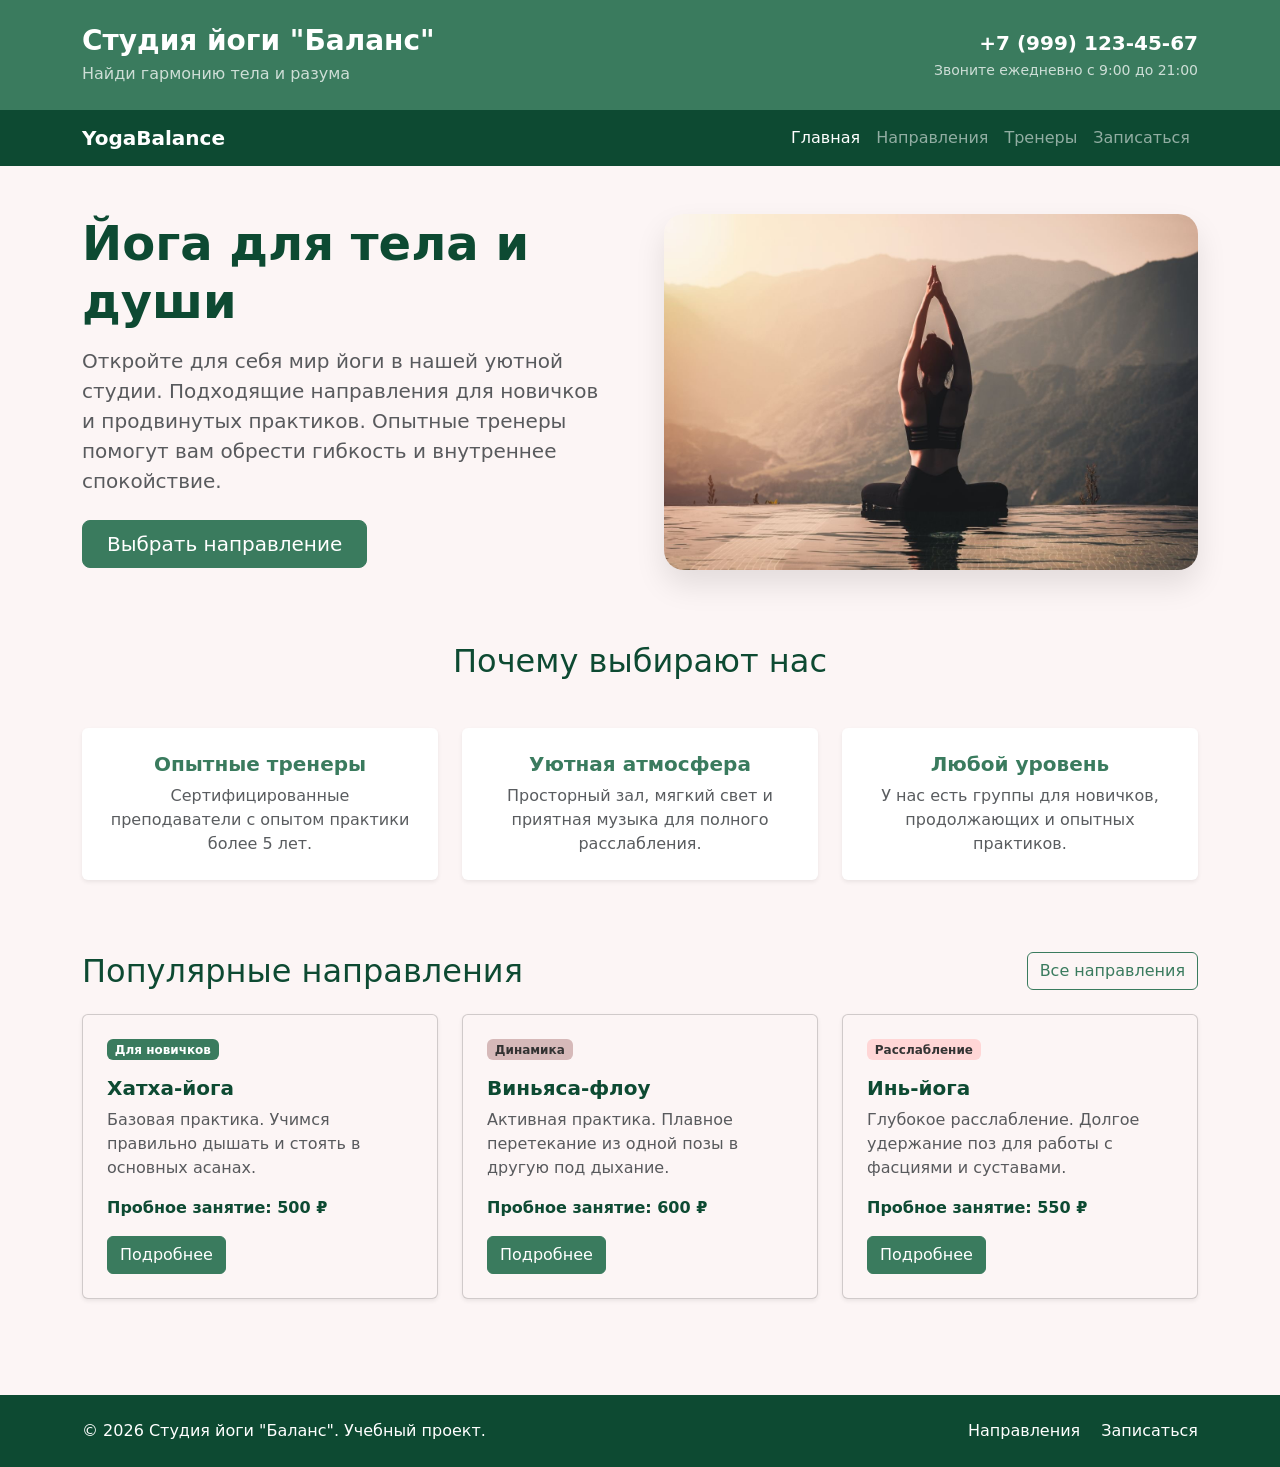
==== index.html @ e16b0538 "feat: create Bootstrap grid homepage for yoga studio" ====
<!DOCTYPE html>
<html lang="ru">
<head>
    <meta charset="UTF-8">
    <meta name="viewport" content="width=device-width, initial-scale=1.0">
    <title>Главная – Студия йоги "Баланс"</title>
    <link href="https://cdn.jsdelivr.net/npm/bootstrap@5.3.3/dist/css/bootstrap.min.css" rel="stylesheet">
    <link rel="stylesheet" href="css/custom.css">
</head>
<body>

    <header class="bg-primary text-white py-4">
        <div class="container">
            <div class="row align-items-center">
                <div class="col-12 col-md-8">
                    <h1 class="h3 mb-1 fw-bold">Студия йоги "Баланс"</h1>
                    <p class="mb-0 opacity-75">Найди гармонию тела и разума</p>
                </div>
                <div class="col-12 col-md-4 text-md-end mt-3 mt-md-0">
                    <p class="mb-0 fw-bold fs-5">+7 (999) 123-45-67</p>
                    <small class="opacity-75">Звоните ежедневно с 9:00 до 21:00</small>
                </div>
            </div>
        </div>
    </header>

    <nav class="navbar navbar-expand-lg navbar-dark bg-dark sticky-top">
        <div class="container">
            <a class="navbar-brand fw-bold" href="index.html">YogaBalance</a>
            <button class="navbar-toggler" type="button" data-bs-toggle="collapse" data-bs-target="#mainNavbar">
                <span class="navbar-toggler-icon"></span>
            </button>
            <div class="collapse navbar-collapse" id="mainNavbar">
                <ul class="navbar-nav ms-auto">
                    <li class="nav-item"><a class="nav-link active" href="index.html">Главная</a></li>
                    <li class="nav-item"><a class="nav-link" href="catalog.html">Направления</a></li>
                    <li class="nav-item"><a class="nav-link" href="product.html">Тренеры</a></li>
                    <li class="nav-item"><a class="nav-link" href="order.html">Записаться</a></li>
                </ul>
            </div>
        </div>
    </nav>

    <main>
        <section class="container my-5">
            <div class="row align-items-center g-5">
                <div class="col-12 col-lg-6">
                    <h2 class="display-5 fw-bold mb-3 text-dark">Йога для тела и души</h2>
                    <p class="lead text-muted mb-4">
                        Откройте для себя мир йоги в нашей уютной студии. Подходящие направления для новичков и продвинутых практиков. Опытные тренеры помогут вам обрести гибкость и внутреннее спокойствие.
                    </p>
                    <a class="btn btn-primary btn-lg px-4" href="catalog.html">Выбрать направление</a>
                </div>
                <div class="col-12 col-lg-6">
                    <img src="images/yoga.jpg" 
                         class="hero-img">
                </div>
            </div>
        </section>

        <section class="container my-5 py-4">
            <h2 class="text-center mb-5 text-dark">Почему выбирают нас</h2>
            <div class="row g-4">
                <div class="col-12 col-md-4">
                    <div class="p-4 bg-white rounded h-100 shadow-sm text-center">
                        <h3 class="h5 text-primary fw-bold">Опытные тренеры</h3>
                        <p class="mb-0 text-muted">Сертифицированные преподаватели с опытом практики более 5 лет.</p>
                    </div>
                </div>
                <div class="col-12 col-md-4">
                    <div class="p-4 bg-white rounded h-100 shadow-sm text-center">
                        <h3 class="h5 text-primary fw-bold">Уютная атмосфера</h3>
                        <p class="mb-0 text-muted">Просторный зал, мягкий свет и приятная музыка для полного расслабления.</p>
                    </div>
                </div>
                <div class="col-12 col-md-4">
                    <div class="p-4 bg-white rounded h-100 shadow-sm text-center">
                        <h3 class="h5 text-primary fw-bold">Любой уровень</h3>
                        <p class="mb-0 text-muted">У нас есть группы для новичков, продолжающих и опытных практиков.</p>
                    </div>
                </div>
            </div>
        </section>

        <section class="container my-5 pb-5">
            <div class="d-flex justify-content-between align-items-center mb-4">
                <h2 class="mb-0 text-dark">Популярные направления</h2>
                <a class="btn btn-outline-primary" href="catalog.html">Все направления</a>
            </div>
            <div class="row g-4">
                <div class="col-12 col-md-6 col-lg-4">
                    <div class="card h-100 shadow-sm p-4">
                        <span class="badge mb-3 align-self-start" style="background-color: #3a7b5e;">Для новичков</span>
                        <h3 class="h5 text-dark fw-bold">Хатха-йога</h3>
                        <p class="text-muted">Базовая практика. Учимся правильно дышать и стоять в основных асанах.</p>
                        <p class="fw-bold mb-3 mt-auto text-dark">Пробное занятие: 500 ₽</p>
                        <a class="btn btn-primary mt-auto align-self-start" href="catalog.html">Подробнее</a>
                    </div>
                </div>
                <div class="col-12 col-md-6 col-lg-4">
                    <div class="card h-100 shadow-sm p-4">
                        <span class="badge mb-3 align-self-start" style="background-color: #d6b9b9; color: #333;">Динамика</span>
                        <h3 class="h5 text-dark fw-bold">Виньяса-флоу</h3>
                        <p class="text-muted">Активная практика. Плавное перетекание из одной позы в другую под дыхание.</p>
                        <p class="fw-bold mb-3 mt-auto text-dark">Пробное занятие: 600 ₽</p>
                        <a class="btn btn-primary mt-auto align-self-start" href="catalog.html">Подробнее</a>
                    </div>
                </div>
                <div class="col-12 col-md-6 col-lg-4">
                    <div class="card h-100 shadow-sm p-4">
                        <span class="badge mb-3 align-self-start" style="background-color: #ffd6d6; color: #333;">Расслабление</span>
                        <h3 class="h5 text-dark fw-bold">Инь-йога</h3>
                        <p class="text-muted">Глубокое расслабление. Долгое удержание поз для работы с фасциями и суставами.</p>
                        <p class="fw-bold mb-3 mt-auto text-dark">Пробное занятие: 550 ₽</p>
                        <a class="btn btn-primary mt-auto align-self-start" href="catalog.html">Подробнее</a>
                    </div>
                </div>
            </div>
        </section>
    </main>

    <footer class="bg-dark text-white py-4 mt-auto">
        <div class="container">
            <div class="row align-items-center g-3">
                <div class="col-12 col-md-6 text-center text-md-start">
                    <p class="mb-0">&copy; 2026 Студия йоги "Баланс". Учебный проект.</p>
                </div>
                <div class="col-12 col-md-6 text-center text-md-end">
                    <a class="text-white text-decoration-none me-3" href="catalog.html">Направления</a>
                    <a class="text-white text-decoration-none" href="order.html">Записаться</a>
                </div>
            </div>
        </div>
    </footer>

    <script src="https://cdn.jsdelivr.net/npm/bootstrap@5.3.3/dist/js/bootstrap.bundle.min.js"></script>
</body>
</html>
---- css/custom.css ----
:root {
    --bs-primary: #3a7b5e;
    --bs-primary-rgb: 58, 123, 94;
    --bs-dark: #0d4a32;
    --bs-dark-rgb: 13, 74, 50;
    --bs-light: #fcf5f5;
    --bs-body-bg: #fcf5f5;
    --bs-body-color: #333333;
}

.btn-primary {
    --bs-btn-bg: var(--bs-primary);
    --bs-btn-border-color: var(--bs-primary);
    --bs-btn-hover-bg: var(--bs-dark);
    --bs-btn-hover-border-color: var(--bs-dark);
    --bs-btn-active-bg: var(--bs-dark);
    --bs-btn-active-border-color: var(--bs-dark);
}

.btn-outline-primary {
    --bs-btn-color: var(--bs-primary);
    --bs-btn-border-color: var(--bs-primary);
    --bs-btn-hover-bg: var(--bs-primary);
    --bs-btn-hover-border-color: var(--bs-primary);
    --bs-btn-active-bg: var(--bs-primary);
    --bs-btn-active-border-color: var(--bs-primary);
}

.hero-img {
    border-radius: 20px;
    box-shadow: 0 15px 30px rgba(0, 0, 0, 0.1);
    object-fit: cover;
    width: 100%;
    max-height: 500px;
}

.card {
    transition: transform 0.3s ease, box-shadow 0.3s ease;
}

.card:hover {
    transform: translateY(-5px);
    box-shadow: 0 10px 20px rgba(13, 74, 50, 0.15);
}
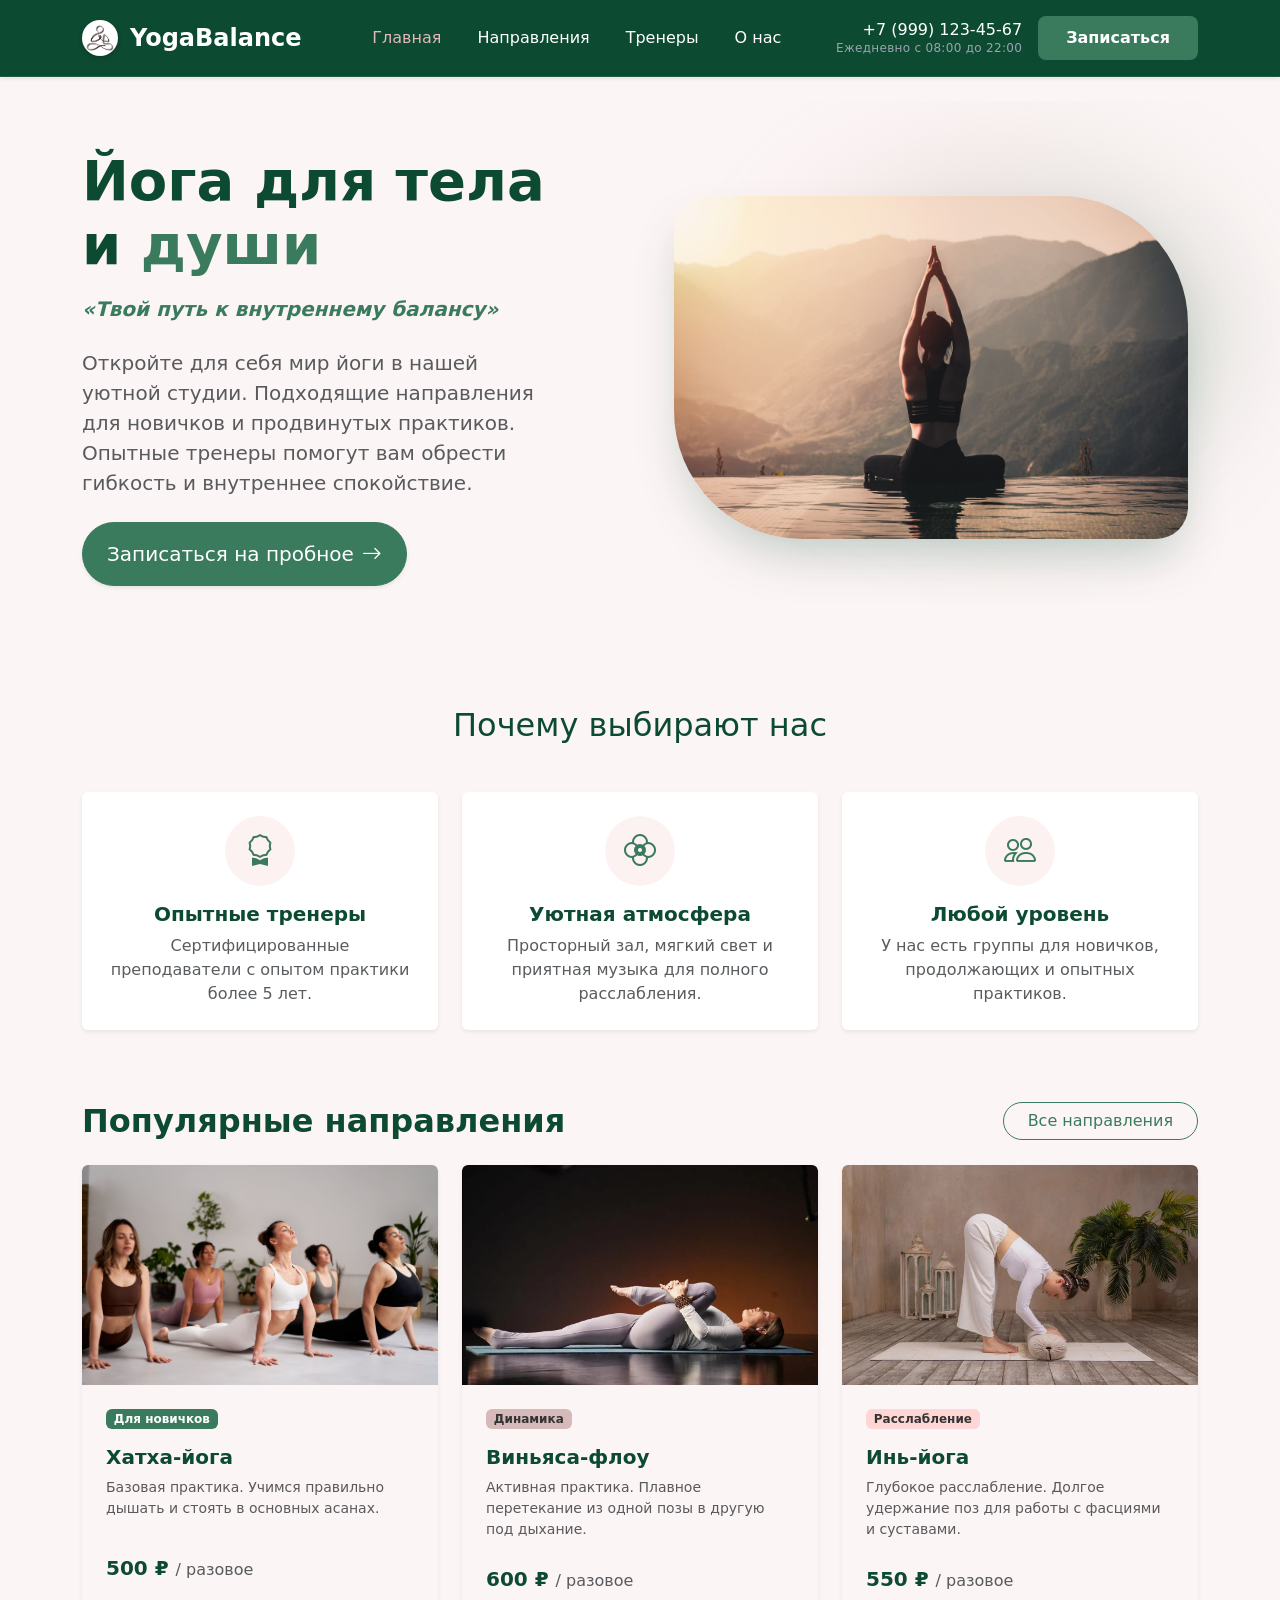
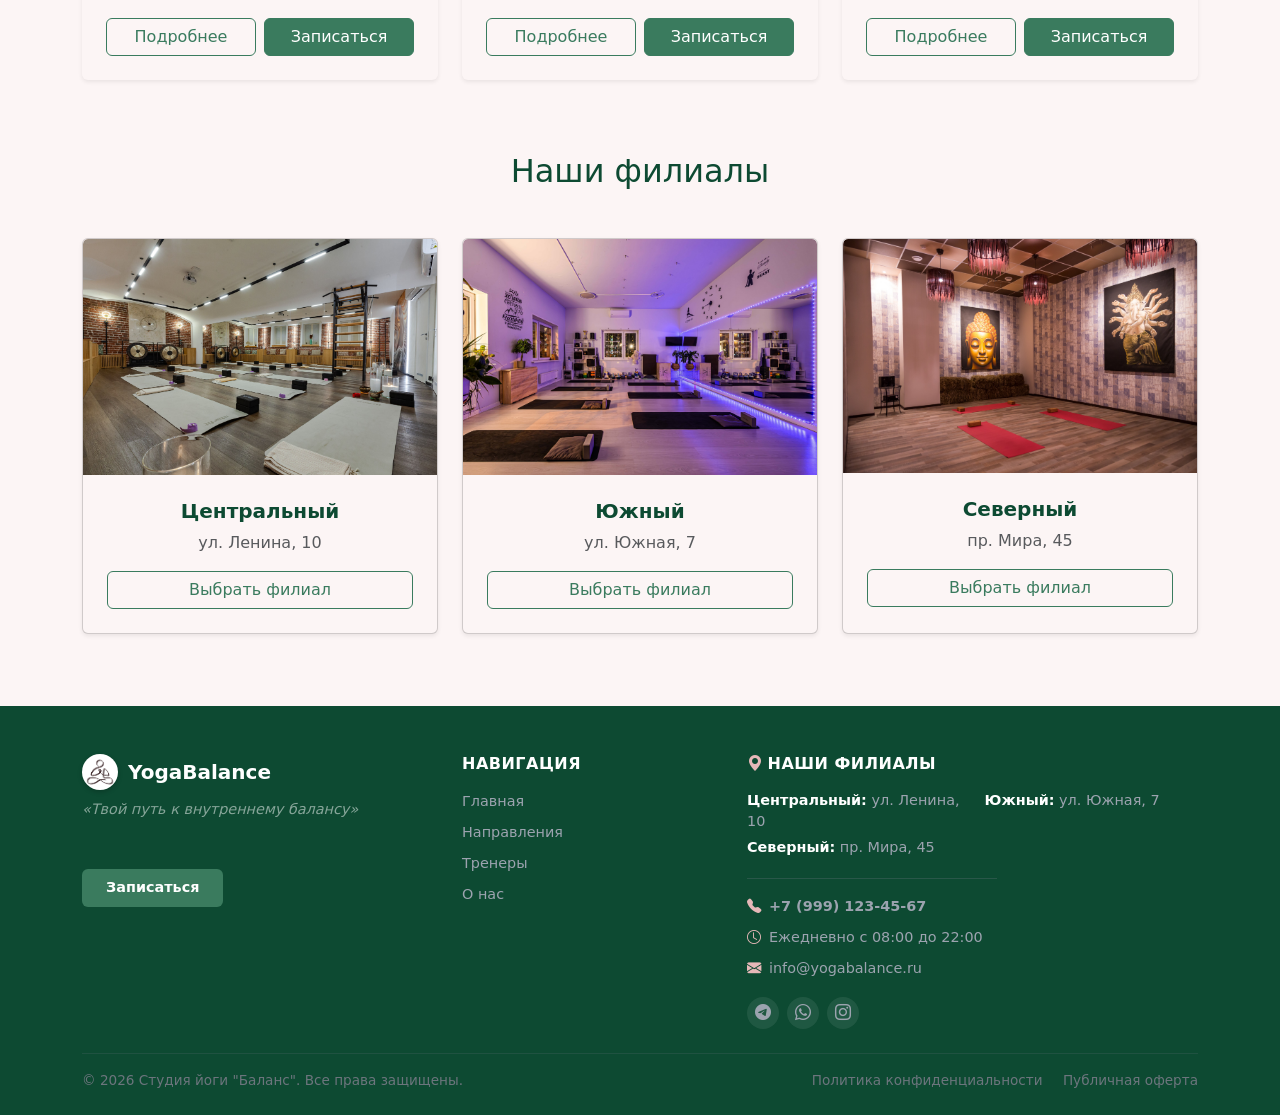
==== commit 5bb83524: "feat: finalize KR2 project with dynamic pages, custom design and interactive components" ====
--- a/index.html
+++ b/index.html
@@ -5,55 +5,65 @@
     <meta name="viewport" content="width=device-width, initial-scale=1.0">
     <title>Главная – Студия йоги "Баланс"</title>
     <link href="https://cdn.jsdelivr.net/npm/bootstrap@5.3.3/dist/css/bootstrap.min.css" rel="stylesheet">
+    <link rel="stylesheet" href="https://cdn.jsdelivr.net/npm/bootstrap-icons@1.11.1/font/bootstrap-icons.css">
     <link rel="stylesheet" href="css/custom.css">
 </head>
 <body>
 
-    <header class="bg-primary text-white py-4">
+    <nav class="navbar navbar-expand-lg navbar-custom sticky-top shadow-sm">
         <div class="container">
-            <div class="row align-items-center">
-                <div class="col-12 col-md-8">
-                    <h1 class="h3 mb-1 fw-bold">Студия йоги "Баланс"</h1>
-                    <p class="mb-0 opacity-75">Найди гармонию тела и разума</p>
-                </div>
-                <div class="col-12 col-md-4 text-md-end mt-3 mt-md-0">
-                    <p class="mb-0 fw-bold fs-5">+7 (999) 123-45-67</p>
-                    <small class="opacity-75">Звоните ежедневно с 9:00 до 21:00</small>
-                </div>
-            </div>
-        </div>
-    </header>
-
-    <nav class="navbar navbar-expand-lg navbar-dark bg-dark sticky-top">
-        <div class="container">
-            <a class="navbar-brand fw-bold" href="index.html">YogaBalance</a>
-            <button class="navbar-toggler" type="button" data-bs-toggle="collapse" data-bs-target="#mainNavbar">
-                <span class="navbar-toggler-icon"></span>
+            <a class="navbar-brand navbar-brand-custom" href="index.html">
+                <div class="logo-wrapper"><img src="images/yoga-up.png" alt="Логотип"></div>
+                YogaBalance
+            </a>
+            <button class="navbar-toggler border-0" type="button" data-bs-toggle="collapse" data-bs-target="#mainNavbar">
+                <span class="navbar-toggler-icon" style="filter: invert(1);"></span>
             </button>
             <div class="collapse navbar-collapse" id="mainNavbar">
-                <ul class="navbar-nav ms-auto">
-                    <li class="nav-item"><a class="nav-link active" href="index.html">Главная</a></li>
-                    <li class="nav-item"><a class="nav-link" href="catalog.html">Направления</a></li>
-                    <li class="nav-item"><a class="nav-link" href="product.html">Тренеры</a></li>
-                    <li class="nav-item"><a class="nav-link" href="order.html">Записаться</a></li>
+                <ul class="navbar-nav mx-auto mb-2 mb-lg-0">
+                    <li class="nav-item"><a class="nav-link nav-link-custom active" href="index.html">Главная</a></li>
+                    <li class="nav-item"><a class="nav-link nav-link-custom" href="catalog.html">Направления</a></li>
+                    <li class="nav-item"><a class="nav-link nav-link-custom" href="trainers.html">Тренеры</a></li>
+                    <li class="nav-item"><a class="nav-link nav-link-custom" href="about.html">О нас</a></li>
                 </ul>
+                <div class="d-flex flex-column flex-lg-row align-items-center gap-3 mt-3 mt-lg-0">
+                    <div class="d-flex flex-column text-center text-lg-end justify-content-center">
+                        <a href="tel:+79991234567" class="nav-phone">+7 (999) 123-45-67</a>
+                        <span class="nav-work-time">Ежедневно с 08:00 до 22:00</span>
+                    </div>
+                    <a href="order.html" class="btn btn-nav-order">Записаться</a>
+                </div>
             </div>
         </div>
     </nav>
 
     <main>
-        <section class="container my-5">
-            <div class="row align-items-center g-5">
-                <div class="col-12 col-lg-6">
-                    <h2 class="display-5 fw-bold mb-3 text-dark">Йога для тела и души</h2>
-                    <p class="lead text-muted mb-4">
-                        Откройте для себя мир йоги в нашей уютной студии. Подходящие направления для новичков и продвинутых практиков. Опытные тренеры помогут вам обрести гибкость и внутреннее спокойствие.
-                    </p>
-                    <a class="btn btn-primary btn-lg px-4" href="catalog.html">Выбрать направление</a>
-                </div>
-                <div class="col-12 col-lg-6">
-                    <img src="images/yoga.jpg" 
-                         class="hero-img">
+        <section class="hero-section py-4 py-lg-5 my-2 my-lg-4 position-relative overflow-hidden">
+            <div class="container position-relative z-2">
+                <div class="row align-items-center g-5">
+                    <div class="col-12 col-lg-6">
+                        <div class="hero-content pe-lg-4">
+                            <h2 class="display-4 fw-bold mb-3 text-dark" style="line-height: 1.15;">
+                                Йога для тела <br>и <span style="color: #3a7b5e;">души</span>
+                            </h2>
+                            <p class="lead text-primary fw-bold mb-4 fst-italic">«Твой путь к внутреннему балансу»</p>
+                            <p class="lead text-muted mb-4 pe-lg-5">
+                                Откройте для себя мир йоги в нашей уютной студии. Подходящие направления для новичков и продвинутых практиков. Опытные тренеры помогут вам обрести гибкость и внутреннее спокойствие.
+                            </p>
+                            <div class="d-flex flex-column flex-sm-row gap-3 mt-4">
+                                <button class="btn btn-primary btn-lg rounded-pill px-4 py-3 shadow-sm d-inline-flex align-items-center justify-content-center" data-bs-toggle="modal" data-bs-target="#orderModal">
+                                    Записаться на пробное
+                                    <i class="bi bi-arrow-right ms-2"></i>
+                                </button>
+                            </div>
+                        </div>
+                    </div>
+                    <div class="col-12 col-lg-6">
+                        <div class="hero-image-wrapper position-relative">
+                            <div class="hero-blob"></div>
+                            <img src="images/yoga.jpg" onerror="this.src='https://placehold.co/600x500/e0eafc/333333?text=Йога'" class="hero-img-custom img-fluid" alt="Йога">
+                        </div>
+                    </div>
                 </div>
             </div>
         </section>
@@ -62,77 +72,276 @@
             <h2 class="text-center mb-5 text-dark">Почему выбирают нас</h2>
             <div class="row g-4">
                 <div class="col-12 col-md-4">
-                    <div class="p-4 bg-white rounded h-100 shadow-sm text-center">
-                        <h3 class="h5 text-primary fw-bold">Опытные тренеры</h3>
+                    <div class="p-4 bg-white rounded h-100 shadow-sm text-center feature-box">
+                        <div class="feature-icon mb-3 mx-auto"><i class="bi bi-award"></i></div>
+                        <h3 class="h5 text-dark fw-bold">Опытные тренеры</h3>
                         <p class="mb-0 text-muted">Сертифицированные преподаватели с опытом практики более 5 лет.</p>
                     </div>
                 </div>
                 <div class="col-12 col-md-4">
-                    <div class="p-4 bg-white rounded h-100 shadow-sm text-center">
-                        <h3 class="h5 text-primary fw-bold">Уютная атмосфера</h3>
+                    <div class="p-4 bg-white rounded h-100 shadow-sm text-center feature-box">
+                        <div class="feature-icon mb-3 mx-auto"><i class="bi bi-flower2"></i></div>
+                        <h3 class="h5 text-dark fw-bold">Уютная атмосфера</h3>
                         <p class="mb-0 text-muted">Просторный зал, мягкий свет и приятная музыка для полного расслабления.</p>
                     </div>
                 </div>
                 <div class="col-12 col-md-4">
-                    <div class="p-4 bg-white rounded h-100 shadow-sm text-center">
-                        <h3 class="h5 text-primary fw-bold">Любой уровень</h3>
+                    <div class="p-4 bg-white rounded h-100 shadow-sm text-center feature-box">
+                        <div class="feature-icon mb-3 mx-auto"><i class="bi bi-people"></i></div>
+                        <h3 class="h5 text-dark fw-bold">Любой уровень</h3>
                         <p class="mb-0 text-muted">У нас есть группы для новичков, продолжающих и опытных практиков.</p>
                     </div>
                 </div>
             </div>
         </section>
 
-        <section class="container my-5 pb-5">
+        <section class="container my-5 pb-4">
             <div class="d-flex justify-content-between align-items-center mb-4">
-                <h2 class="mb-0 text-dark">Популярные направления</h2>
-                <a class="btn btn-outline-primary" href="catalog.html">Все направления</a>
+                <h2 class="mb-0 text-dark fw-bold">Популярные направления</h2>
+                <a class="btn btn-outline-primary rounded-pill px-4" href="catalog.html">Все направления</a>
             </div>
             <div class="row g-4">
                 <div class="col-12 col-md-6 col-lg-4">
-                    <div class="card h-100 shadow-sm p-4">
-                        <span class="badge mb-3 align-self-start" style="background-color: #3a7b5e;">Для новичков</span>
-                        <h3 class="h5 text-dark fw-bold">Хатха-йога</h3>
-                        <p class="text-muted">Базовая практика. Учимся правильно дышать и стоять в основных асанах.</p>
-                        <p class="fw-bold mb-3 mt-auto text-dark">Пробное занятие: 500 ₽</p>
-                        <a class="btn btn-primary mt-auto align-self-start" href="catalog.html">Подробнее</a>
+                    <div class="card h-100 shadow-sm border-0 overflow-hidden">
+                        <img src="images/yoga-hatha.jpg" onerror="this.src='https://placehold.co/400x300/e0eafc/333333?text=Хатха-йога'" class="card-img-top" style="height: 220px; object-fit: cover;" alt="Хатха-йога">
+                        <div class="card-body p-4 d-flex flex-column">
+                            <span class="badge mb-3 align-self-start" style="background-color: #3a7b5e;">Для новичков</span>
+                            <h3 class="h5 text-dark fw-bold">Хатха-йога</h3>
+                            <p class="text-muted small mb-4">Базовая практика. Учимся правильно дышать и стоять в основных асанах.</p>
+                            <p class="fw-bold mb-4 mt-auto text-dark fs-5">500 ₽ <span class="text-muted fs-6 fw-normal">/ разовое</span></p>
+                            <div class="d-flex gap-2 mt-auto">
+                                <a class="btn btn-outline-primary w-50" href="product.html?direction=hatha">Подробнее</a>
+                                <a class="btn btn-primary w-50" href="order.html?direction=hatha">Записаться</a>
+                            </div>
+                        </div>
                     </div>
                 </div>
                 <div class="col-12 col-md-6 col-lg-4">
-                    <div class="card h-100 shadow-sm p-4">
-                        <span class="badge mb-3 align-self-start" style="background-color: #d6b9b9; color: #333;">Динамика</span>
-                        <h3 class="h5 text-dark fw-bold">Виньяса-флоу</h3>
-                        <p class="text-muted">Активная практика. Плавное перетекание из одной позы в другую под дыхание.</p>
-                        <p class="fw-bold mb-3 mt-auto text-dark">Пробное занятие: 600 ₽</p>
-                        <a class="btn btn-primary mt-auto align-self-start" href="catalog.html">Подробнее</a>
+                    <div class="card h-100 shadow-sm border-0 overflow-hidden">
+                        <img src="images/yoga-vinyasa.jpg" onerror="this.src='https://placehold.co/400x300/ffd6d6/333333?text=Виньяса-флоу'" class="card-img-top" style="height: 220px; object-fit: cover;" alt="Виньяса-флоу">
+                        <div class="card-body p-4 d-flex flex-column">
+                            <span class="badge mb-3 align-self-start" style="background-color: #d6b9b9; color: #333;">Динамика</span>
+                            <h3 class="h5 text-dark fw-bold">Виньяса-флоу</h3>
+                            <p class="text-muted small mb-4">Активная практика. Плавное перетекание из одной позы в другую под дыхание.</p>
+                            <p class="fw-bold mb-4 mt-auto text-dark fs-5">600 ₽ <span class="text-muted fs-6 fw-normal">/ разовое</span></p>
+                            <div class="d-flex gap-2 mt-auto">
+                                <a class="btn btn-outline-primary w-50" href="product.html?direction=vinyasa">Подробнее</a>
+                                <a class="btn btn-primary w-50" href="order.html?direction=vinyasa">Записаться</a>
+                            </div>
+                        </div>
                     </div>
                 </div>
                 <div class="col-12 col-md-6 col-lg-4">
-                    <div class="card h-100 shadow-sm p-4">
-                        <span class="badge mb-3 align-self-start" style="background-color: #ffd6d6; color: #333;">Расслабление</span>
-                        <h3 class="h5 text-dark fw-bold">Инь-йога</h3>
-                        <p class="text-muted">Глубокое расслабление. Долгое удержание поз для работы с фасциями и суставами.</p>
-                        <p class="fw-bold mb-3 mt-auto text-dark">Пробное занятие: 550 ₽</p>
-                        <a class="btn btn-primary mt-auto align-self-start" href="catalog.html">Подробнее</a>
+                    <div class="card h-100 shadow-sm border-0 overflow-hidden">
+                        <img src="images/yoga-yin.jpg" onerror="this.src='https://placehold.co/400x300/d4edda/333333?text=Инь-йога'" class="card-img-top" style="height: 220px; object-fit: cover;" alt="Инь-йога">
+                        <div class="card-body p-4 d-flex flex-column">
+                            <span class="badge mb-3 align-self-start" style="background-color: #ffd6d6; color: #333;">Расслабление</span>
+                            <h3 class="h5 text-dark fw-bold">Инь-йога</h3>
+                            <p class="text-muted small mb-4">Глубокое расслабление. Долгое удержание поз для работы с фасциями и суставами.</p>
+                            <p class="fw-bold mb-4 mt-auto text-dark fs-5">550 ₽ <span class="text-muted fs-6 fw-normal">/ разовое</span></p>
+                            <div class="d-flex gap-2 mt-auto">
+                                <a class="btn btn-outline-primary w-50" href="product.html?direction=yin">Подробнее</a>
+                                <a class="btn btn-primary w-50" href="order.html?direction=yin">Записаться</a>
+                            </div>
+                        </div>
+                    </div>
+                </div>
+            </div>
+        </section>
+
+        <!-- ... ОСТАЛЬНЫЕ СЕКЦИИ БЕЗ ИЗМЕНЕНИЙ ... -->
+        <section class="container my-5 pb-4">
+            <h2 class="text-center mb-5 text-dark">Наши филиалы</h2>
+            <div class="row g-4">
+                <div class="col-12 col-md-4">
+                    <div class="card shadow-sm h-100 text-center p-0 overflow-hidden">
+                        <img src="images/location-center.jpg" onerror="this.src='https://placehold.co/400x250/e0eafc/333333?text=Центральный'" class="card-img-top" alt="Центральный филиал">
+                        <div class="p-4">
+                            <h3 class="h5 fw-bold text-dark">Центральный</h3>
+                            <p class="text-muted mb-3">ул. Ленина, 10</p>
+                            <a href="order.html" class="btn btn-outline-primary mt-auto w-100">Выбрать филиал</a>
+                        </div>
+                    </div>
+                </div>
+                <div class="col-12 col-md-4">
+                    <div class="card shadow-sm h-100 text-center p-0 overflow-hidden">
+                        <img src="images/location-park.jpg" onerror="this.src='https://placehold.co/400x250/ffd6d6/333333?text=Южный'" class="card-img-top" alt="Южный филиал">
+                        <div class="p-4">
+                            <h3 class="h5 fw-bold text-dark">Южный</h3>
+                            <p class="text-muted mb-3">ул. Южная, 7</p>
+                            <a href="order.html" class="btn btn-outline-primary mt-auto w-100">Выбрать филиал</a>
+                        </div>
+                    </div>
+                </div>
+                <div class="col-12 col-md-4">
+                    <div class="card shadow-sm h-100 text-center p-0 overflow-hidden">
+                        <img src="images/location-north.jpg" onerror="this.src='https://placehold.co/400x250/d4edda/333333?text=Северный'" class="card-img-top" alt="Северный филиал">
+                        <div class="p-4">
+                            <h3 class="h5 fw-bold text-dark">Северный</h3>
+                            <p class="text-muted mb-3">пр. Мира, 45</p>
+                            <a href="order.html" class="btn btn-outline-primary mt-auto w-100">Выбрать филиал</a>
+                        </div>
                     </div>
                 </div>
             </div>
         </section>
     </main>
 
-    <footer class="bg-dark text-white py-4 mt-auto">
+    <!-- ОБНОВЛЕННЫЙ КОМПАКТНЫЙ ФУТЕР -->
+    <footer class="pt-5 pb-4 mt-auto">
         <div class="container">
-            <div class="row align-items-center g-3">
-                <div class="col-12 col-md-6 text-center text-md-start">
-                    <p class="mb-0">&copy; 2026 Студия йоги "Баланс". Учебный проект.</p>
-                </div>
-                <div class="col-12 col-md-6 text-center text-md-end">
-                    <a class="text-white text-decoration-none me-3" href="catalog.html">Направления</a>
-                    <a class="text-white text-decoration-none" href="order.html">Записаться</a>
+            <div class="row g-4 mb-4">
+                
+                <!-- 1. Логотип, слоган и кнопка -->
+                <div class="col-12 col-lg-4">
+                    <a href="index.html" class="d-flex align-items-center text-decoration-none mb-2">
+                        <div class="logo-wrapper" style="width: 36px; height: 36px; margin-right: 10px;">
+                            <img src="images/yoga-up.png" alt="Логотип">
+                        </div>
+                        <h5 class="fw-bold mb-0 text-white">YogaBalance</h5>
+                    </a>
+                    <p class="fst-italic text-white-50 mb-5">«Твой путь к внутреннему балансу»</p>
+                    <a href="order.html" class="btn btn-footer-order">Записаться</a>
+                </div>
+
+                <!-- 2. Навигация -->
+                <div class="col-12 col-md-6 col-lg-3">
+                    <h6 class="fw-bold mb-3 text-white text-uppercase">Навигация</h6>
+                    <ul class="list-unstyled mb-0">
+                        <li class="mb-2"><a href="index.html">Главная</a></li>
+                        <li class="mb-2"><a href="catalog.html">Направления</a></li>
+                        <li class="mb-2"><a href="trainers.html">Тренеры</a></li>
+                        <li><a href="about.html">О нас</a></li>
+                    </ul>
+                </div>
+
+                <!-- 3. Филиалы и контакты -->
+                <div class="col-12 col-md-6 col-lg-5">
+                    <h6 class="fw-bold mb-3 text-white text-uppercase">
+                        <i class="bi bi-geo-alt-fill me-1" style="color: #e6b8b8;"></i>Наши филиалы
+                    </h6>
+                    
+                    <div class="row mb-3">
+                        <div class="col-sm-6 mb-1"><span class="text-white fw-bold">Центральный:</span> ул. Ленина, 10</div>
+                        <div class="col-sm-6 mb-1"><span class="text-white fw-bold">Южный:</span> ул. Южная, 7</div>
+                        <div class="col-sm-6 mb-1"><span class="text-white fw-bold">Северный:</span> пр. Мира, 45</div>
+                    </div>
+                    
+                    <hr class="border-secondary my-3" style="max-width: 250px; opacity: 0.3;">
+
+                    <div class="mb-0">
+                        <p class="mb-2"><i class="bi bi-telephone-fill me-2"></i><a href="tel:+79991234567" class="footer-contact-link fw-bold">+7 (999) 123-45-67</a></p>
+                        <p class="mb-2"><i class="bi bi-clock me-2"></i>Ежедневно с 08:00 до 22:00</p>
+                        <p class="mb-3"><i class="bi bi-envelope-fill me-2"></i><a href="mailto:info@yogabalance.ru" class="footer-contact-link">info@yogabalance.ru</a></p>
+                        
+                        <div class="d-flex gap-2">
+                            <a href="#" class="social-icon"><i class="bi bi-telegram"></i></a>
+                            <a href="#" class="social-icon"><i class="bi bi-whatsapp"></i></a>
+                            <a href="#" class="social-icon"><i class="bi bi-instagram"></i></a>
+                        </div>
+                    </div>
+                </div>
+
+            </div>
+            
+            <hr class="border-secondary mb-3" style="opacity: 0.2;">
+            
+            <div class="row align-items-center">
+                <div class="col-md-6 text-center text-md-start footer-copy">
+                    &copy; 2026 Студия йоги "Баланс". Все права защищены.
+                </div>
+                <div class="col-md-6 text-center text-md-end mt-2 mt-md-0 footer-copy">
+                    <a href="#" class="me-3">Политика конфиденциальности</a>
+                    <a href="#">Публичная оферта</a>
                 </div>
             </div>
         </div>
     </footer>
 
+    <div class="modal fade" id="orderModal" tabindex="-1" aria-labelledby="orderModalLabel" aria-hidden="true">
+        <!-- ... МОДАЛЬНОЕ ОКНО БЕЗ ИЗМЕНЕНИЙ ... -->
+        <div class="modal-dialog modal-dialog-centered modal-lg">
+            <div class="modal-content">
+                <form id="quickOrderForm">
+                    <div class="modal-header bg-primary text-white">
+                        <h5 class="modal-title fw-bold" id="orderModalLabel">Запись на пробное занятие</h5>
+                        <button type="button" class="btn-close btn-close-white" data-bs-dismiss="modal" aria-label="Закрыть"></button>
+                    </div>
+                    <div class="modal-body">
+                        <p class="text-muted mb-4">Оставьте свои контакты, и мы свяжемся с вами для подтверждения. Первое занятие — бесплатно!</p>
+                        <div class="row g-3">
+                            <div class="col-12">
+                                <label for="modalName" class="form-label fw-bold small text-muted">Ваше имя *</label>
+                                <input type="text" class="form-control form-control-lg bg-light" id="modalName" placeholder="Николай Иванов" minlength="2" maxlength="30" required>
+                            </div>
+                            <div class="col-12 col-md-6">
+                                <label for="modalPhone" class="form-label fw-bold small text-muted">Номер телефона *</label>
+                                <div class="input-group input-group-lg">
+                                    <span class="input-group-text bg-light">🇷🇺 +7</span>
+                                    <input type="tel" class="form-control bg-light" id="modalPhone" placeholder="(999) 999-9999" pattern="[0-9+\(\)\-\s]{10,18}" maxlength="18" required>
+                                </div>
+                            </div>
+                            <div class="col-12 col-md-6">
+                                <label for="modalAddress" class="form-label fw-bold small text-muted">Клуб (Филиал) *</label>
+                                <select class="form-select form-select-lg bg-light" id="modalAddress" required>
+                                    <option value="" selected disabled>Выберите филиал...</option>
+                                    <option value="center">Центральный (ул. Ленина, 10)</option>
+                                    <option value="north">Северный (пр. Мира, 45)</option>
+                                    <option value="south">Южный (ул. Южная, 7)</option>
+                                </select>
+                            </div>
+                            <div class="col-12">
+                                <label for="modalEmail" class="form-label fw-bold small text-muted">Почта</label>
+                                <input type="email" class="form-control form-control-lg bg-light" id="modalEmail" placeholder="test@mail.ru">
+                            </div>
+                            <div class="col-12 mt-3">
+                                <div class="form-check">
+                                    <input class="form-check-input" type="checkbox" id="modalAgree" required>
+                                    <label class="form-check-label text-muted" for="modalAgree">Согласен на обработку данных *</label>
+                                </div>
+                            </div>
+                        </div>
+                    </div>
+                    <div class="modal-footer justify-content-between">
+                        <button type="button" class="btn btn-outline-secondary btn-lg rounded-pill px-4" data-bs-dismiss="modal">Отмена</button>
+                        <button type="submit" class="btn btn-primary btn-lg rounded-pill px-5 shadow">Отправить</button>
+                    </div>
+                </form>
+            </div>
+        </div>
+    </div>
+
+    <button id="scrollTopBtn" class="btn" aria-label="Наверх">
+        <img src="images/yoga-up.png" alt="Наверх">
+    </button>
+
     <script src="https://cdn.jsdelivr.net/npm/bootstrap@5.3.3/dist/js/bootstrap.bundle.min.js"></script>
+    <script>
+        const phoneInput = document.getElementById('modalPhone');
+        if (phoneInput) {
+            phoneInput.addEventListener('input', function () {
+                this.value = this.value.replace(/[^0-9+\-\(\)\s]/g, '');
+            });
+        }
+        document.getElementById('quickOrderForm').addEventListener('submit', function(event) {
+            event.preventDefault(); 
+            alert('Спасибо! Ваша заявка принята.');
+            this.reset(); 
+            const modal = bootstrap.Modal.getInstance(document.getElementById('orderModal'));
+            modal.hide();
+        });
+
+        const scrollTopBtn = document.getElementById('scrollTopBtn');
+        window.onscroll = function() {
+            if (document.body.scrollTop > 300 || document.documentElement.scrollTop > 300) {
+                scrollTopBtn.style.display = 'block';
+            } else {
+                scrollTopBtn.style.display = 'none';
+            }
+        };
+        scrollTopBtn.addEventListener('click', () => {
+            window.scrollTo({ top: 0, behavior: 'smooth' });
+        });
+    </script>
 </body>
 </html>
--- a/css/custom.css
+++ b/css/custom.css
@@ -1,3 +1,6 @@
+/* =========================================
+   ПЕРЕМЕННЫЕ И БАЗОВЫЕ НАСТРОЙКИ
+   ========================================= */
 :root {
     --bs-primary: #3a7b5e;
     --bs-primary-rgb: 58, 123, 94;
@@ -8,6 +11,22 @@
     --bs-body-color: #333333;
 }
 
+body {
+    display: flex;
+    flex-direction: column;
+    min-height: 100vh;
+    background-color: var(--bs-body-bg);
+}
+main {
+    flex: 1 0 auto;
+}
+footer {
+    flex-shrink: 0;
+}
+
+/* =========================================
+   КНОПКИ И ГЛОБАЛЬНЫЕ СТИЛИ (Убираем синий цвет)
+   ========================================= */
 .btn-primary {
     --bs-btn-bg: var(--bs-primary);
     --bs-btn-border-color: var(--bs-primary);
@@ -16,7 +35,6 @@
     --bs-btn-active-bg: var(--bs-dark);
     --bs-btn-active-border-color: var(--bs-dark);
 }
-
 .btn-outline-primary {
     --bs-btn-color: var(--bs-primary);
     --bs-btn-border-color: var(--bs-primary);
@@ -26,19 +44,360 @@
     --bs-btn-active-border-color: var(--bs-primary);
 }
 
-.hero-img {
-    border-radius: 20px;
-    box-shadow: 0 15px 30px rgba(0, 0, 0, 0.1);
+/* Убираем синюю обводку при клике на кнопки и поля */
+.btn:focus, .btn:active:focus, .btn-check:focus + .btn, 
+.form-control:focus, .form-select:focus, .form-check-input:focus,
+.navbar-toggler:focus {
+    border-color: #3a7b5e !important;
+    box-shadow: 0 0 0 0.25rem rgba(58, 123, 94, 0.25) !important;
+    outline: none !important;
+}
+.btn-outline-primary:active, .btn-outline-primary.active {
+    background-color: #3a7b5e !important;
+    border-color: #3a7b5e !important;
+    color: #fff !important;
+}
+.form-check-input:checked {
+    background-color: #3a7b5e !important;
+    border-color: #3a7b5e !important;
+}
+::selection {
+    background-color: #e6b8b8;
+    color: #0d4a32;
+}
+
+/* =========================================
+   ШАПКА (NAVBAR)
+   ========================================= */
+.navbar-custom {
+    background-color: #0d4a32 !important;
+    border-bottom: 1px solid rgba(255,255,255,0.1);
+    padding: 15px 0;
+    z-index: 1040 !important;
+}
+
+.navbar-brand-custom {
+    font-size: 1.5rem;
+    font-weight: 700;
+    color: #ffffff !important;
+    display: flex;
+    align-items: center;
+}
+
+.logo-wrapper {
+    width: 36px;
+    height: 36px;
+    background-color: #ffffff;
+    border-radius: 50%;
+    overflow: hidden;
+    display: flex;
+    align-items: center;
+    justify-content: center;
+    margin-right: 12px;
+    box-shadow: 0 2px 5px rgba(0,0,0,0.2);
+}
+.logo-wrapper img {
+    width: 100%;
+    height: 100%;
     object-fit: cover;
+    transform: scale(1.7);
+}
+
+.nav-link-custom {
+    color: #ffffff !important; 
+    font-weight: 500;
+    margin: 0 10px;
+    transition: color 0.2s ease;
+}
+.nav-link-custom:hover, .nav-link-custom.active {
+    color: #e6b8b8 !important;
+}
+
+/* Телефон и время в шапке */
+.nav-phone {
+    color: #ffffff !important;
+    font-weight: 500;
+    text-decoration: none;
+    font-size: 1rem; /* Как у пунктов меню */
+    line-height: 1.2;
+    margin-bottom: 2px;
+    white-space: nowrap;
+}
+.nav-phone:hover {
+    color: #e6b8b8 !important;
+}
+
+.nav-work-time {
+    font-size: 0.75rem;
+    color: #9ca3af !important;
+    letter-spacing: 0.3px;
+    line-height: 1.2;
+}
+
+/* Кнопка "Записаться" в шапке */
+.btn-nav-order {
+    background-color: #3a7b5e;
+    color: white !important;
+    border: none;
+    padding: 10px 28px; 
+    border-radius: 8px;
+    font-weight: 600;
+    transition: background-color 0.2s ease;
+    text-align: center;
+    text-decoration: none;
+    display: inline-block;
+}
+.btn-nav-order:hover {
+    background-color: #2b5c46;
+    color: white !important;
+}
+
+/* =========================================
+   HERO-БЛОК (ГЛАВНАЯ)
+   ========================================= */
+.hero-img-custom {
+    border-radius: 2rem 8rem 2rem 8rem;
+    box-shadow: 0 25px 50px -12px rgba(13, 74, 50, 0.25);
+    position: relative;
+    z-index: 2;
     width: 100%;
-    max-height: 500px;
-}
-
+    max-height: 550px;
+    object-fit: cover;
+    transition: transform 0.4s ease;
+}
+.hero-img-custom:hover {
+    transform: scale(1.02);
+}
+.hero-image-wrapper {
+    padding: 10px;
+}
+.hero-blob {
+    position: absolute;
+    top: -20px;
+    right: -20px;
+    width: 80%;
+    height: 90%;
+    background: linear-gradient(135deg, #e6b8b8 0%, #3a7b5e 100%);
+    border-radius: 50%;
+    filter: blur(60px);
+    opacity: 0.3;
+    z-index: 1;
+}
+
+/* =========================================
+   КОМПОНЕНТЫ (Карточки, иконки, таблицы)
+   ========================================= */
 .card {
     transition: transform 0.3s ease, box-shadow 0.3s ease;
 }
-
 .card:hover {
     transform: translateY(-5px);
     box-shadow: 0 10px 20px rgba(13, 74, 50, 0.15);
+}
+
+.feature-box {
+    transition: transform 0.3s ease, box-shadow 0.3s ease;
+}
+.feature-box:hover {
+    transform: translateY(-8px);
+    box-shadow: 0 15px 30px rgba(13, 74, 50, 0.1) !important;
+}
+.feature-icon {
+    width: 70px;
+    height: 70px;
+    background-color: #fdf2f2;
+    color: #3a7b5e;
+    border-radius: 50%;
+    display: flex;
+    align-items: center;
+    justify-content: center;
+    font-size: 2rem;
+    transition: all 0.3s ease;
+}
+.feature-box:hover .feature-icon {
+    background-color: #3a7b5e;
+    color: #ffffff;
+}
+
+.trainer-avatar {
+    width: 150px;
+    height: 150px;
+    object-fit: cover;
+    border: 4px solid transparent;
+    transition: transform 0.3s ease, border-color 0.3s ease;
+}
+.btn-link:hover .trainer-avatar {
+    transform: scale(1.05);
+    border-color: var(--bs-primary);
+}
+
+.custom-table th {
+    background-color: var(--bs-primary);
+    color: white;
+    font-weight: 600;
+}
+
+.accordion-button:not(.collapsed) {
+    background-color: #fdf2f2 !important;
+    color: #0d4a32 !important;
+    box-shadow: inset 0 calc(-1 * var(--bs-accordion-border-width)) 0 var(--bs-accordion-border-color);
+}
+
+.alert-custom {
+    background-color: #fdf2f2;
+    color: #0d4a32;
+    border: 1px solid #e6b8b8;
+    border-radius: 8px;
+}
+
+/* Хлебные крошки */
+.breadcrumb {
+    --bs-breadcrumb-divider: '/';
+    --bs-breadcrumb-divider-color: #9ca3af;
+    background-color: transparent;
+    padding: 0;
+    margin-bottom: 1.5rem;
+}
+.breadcrumb-item a {
+    color: #3a7b5e !important;
+    text-decoration: none !important;
+    font-weight: 500;
+}
+.breadcrumb-item a:hover {
+    color: #0d4a32 !important;
+    text-decoration: underline !important;
+}
+.breadcrumb-item.active {
+    color: #6c757d !important;
+}
+
+/* =========================================
+   ИДЕАЛЬНЫЙ ФУТЕР (Единые размеры)
+   ========================================= */
+footer {
+    background-color: #0d4a32 !important;
+    font-size: 0.9rem; /* Базовый размер текста 14.4px */
+    color: #9ca3af;
+}
+
+/* Логотип */
+footer h5 {
+    font-size: 1.25rem; /* 20px */
+}
+
+/* Заголовки колонок (Навигация, Филиалы) */
+footer h6 {
+    font-size: 1rem; /* 16px */
+    letter-spacing: 0.5px;
+    margin-bottom: 1rem;
+}
+
+/* Ссылки, текст, адреса */
+footer a, footer p, footer li {
+    color: #9ca3af !important;
+    text-decoration: none;
+    line-height: 1.6;
+    transition: color 0.2s ease;
+}
+
+footer a:hover {
+    color: #e6b8b8 !important;
+}
+
+/* Иконки контактов */
+footer p i {
+    color: #e6b8b8 !important;
+}
+
+/* Кнопка "Записаться" */
+.btn-footer-order {
+    background-color: #3a7b5e;
+    color: white !important;
+    border: none;
+    padding: 8px 24px;
+    border-radius: 6px;
+    font-weight: 600;
+    font-size: 0.9rem;
+    transition: background-color 0.2s ease;
+    text-decoration: none;
+    display: inline-block;
+}
+
+.btn-footer-order:hover {
+    background-color: #2b5c46;
+    color: white !important;
+}
+
+/* Иконки соцсетей */
+.social-icon {
+    display: inline-flex;
+    align-items: center;
+    justify-content: center;
+    width: 32px;
+    height: 32px;
+    font-size: 1rem;
+    border-radius: 50%;
+    background-color: rgba(255, 255, 255, 0.08);
+    color: #9ca3af !important;
+    transition: all 0.3s ease;
+}
+
+.social-icon:hover {
+    background-color: #e6b8b8 !important;
+    color: #0d4a32 !important;
+    transform: translateY(-2px);
+}
+
+/* Стили для нижней строки (копирайт) */
+.footer-copy {
+    font-size: 0.85rem; /* Чуть меньше основного текста */
+    color: #6c757d !important;
+}
+
+.footer-copy a {
+    font-size: 0.85rem;
+    color: #6c757d !important;
+}
+
+.footer-copy a:hover {
+    color: #e6b8b8 !important;
+}
+
+/* =========================================
+   КНОПКА "НАВЕРХ"
+   ========================================= */
+#scrollTopBtn {
+    position: fixed;
+    bottom: 30px;
+    right: 30px;
+    width: 60px;
+    height: 60px;
+    display: none;
+    z-index: 1050;
+    border-radius: 50%;
+    background-color: #ffffff;
+    border: 2px solid var(--bs-primary);
+    box-shadow: 0 4px 15px rgba(0,0,0,0.2);
+    transition: all 0.3s ease;
+    padding: 0;
+    overflow: hidden;
+}
+#scrollTopBtn:hover {
+    transform: translateY(-5px);
+    background-color: var(--bs-light);
+}
+#scrollTopBtn img {
+    width: 100%;
+    height: 100%;
+    object-fit: cover;
+    transform: scale(1.6);
+    transition: transform 0.3s ease;
+}
+
+/* Адаптив */
+@media (max-width: 991px) {
+    .hero-img-custom {
+        border-radius: 2rem;
+        max-height: 400px;
+    }
 }
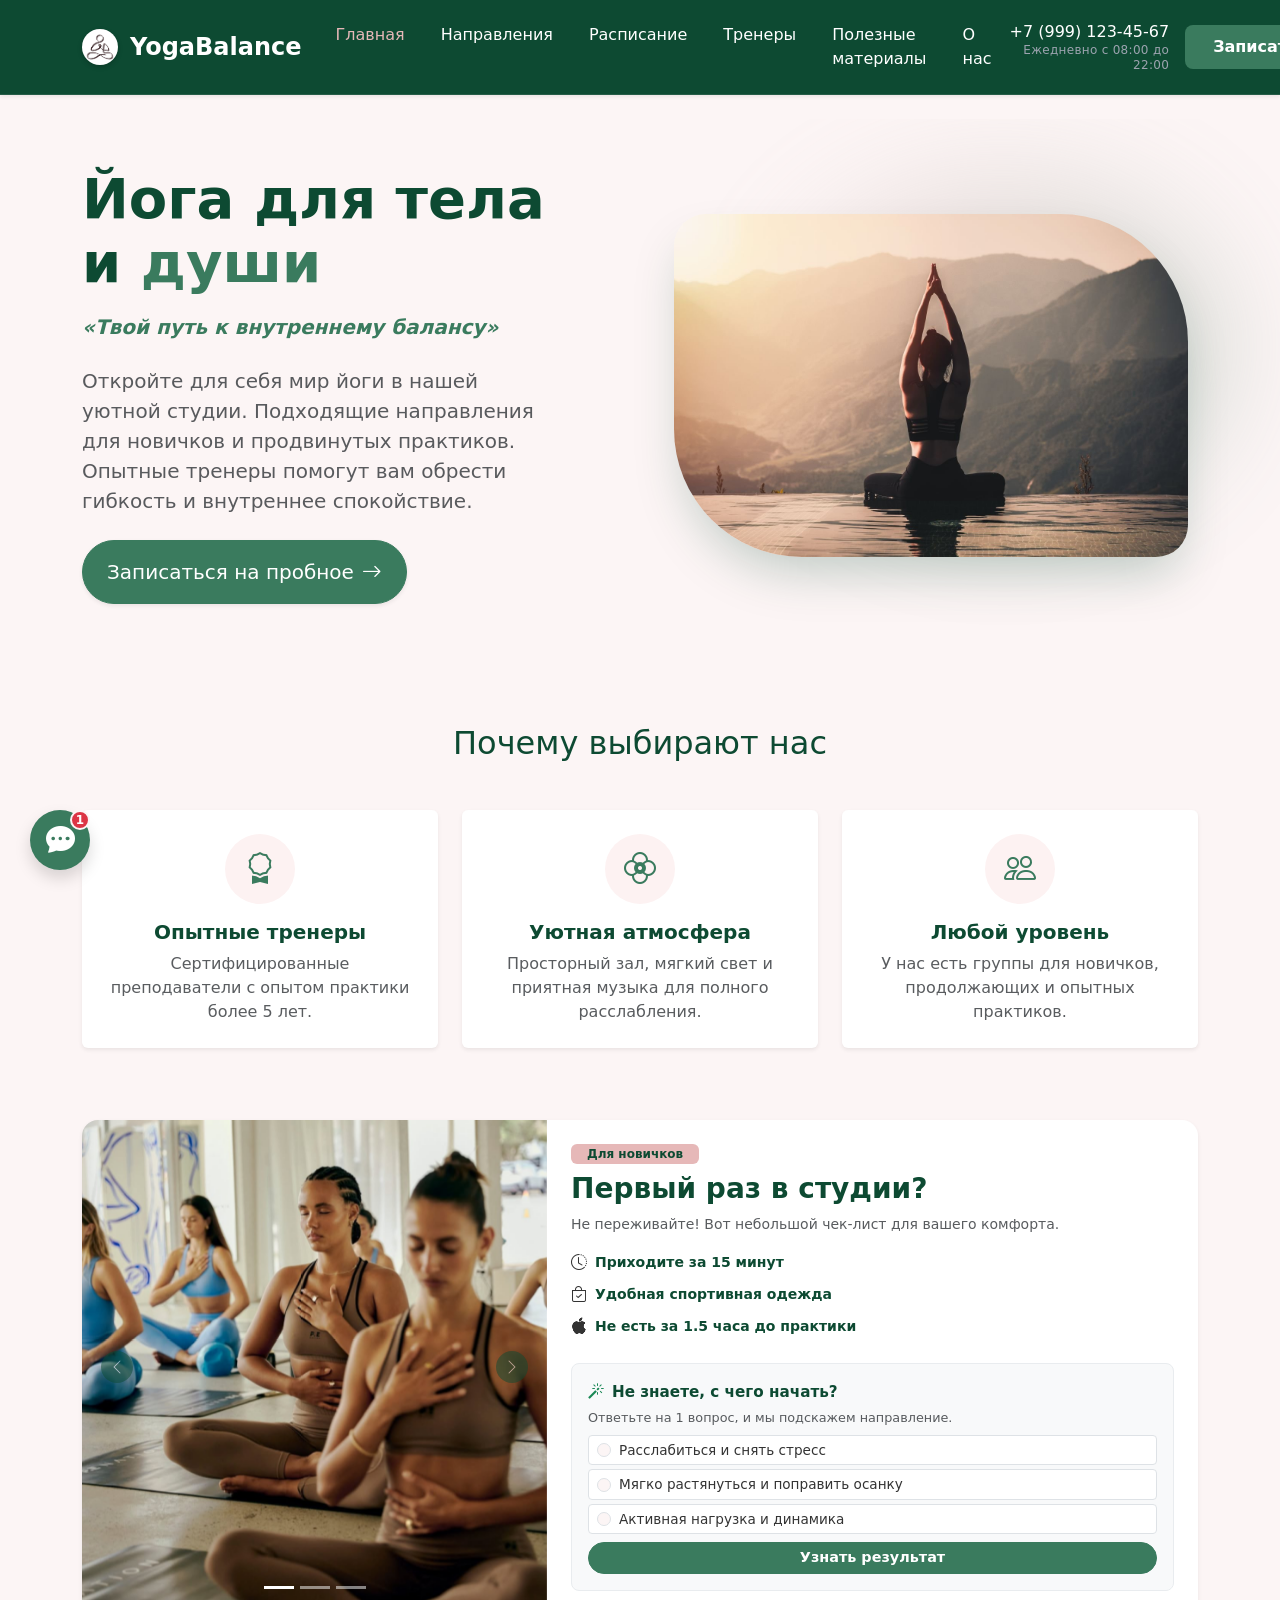
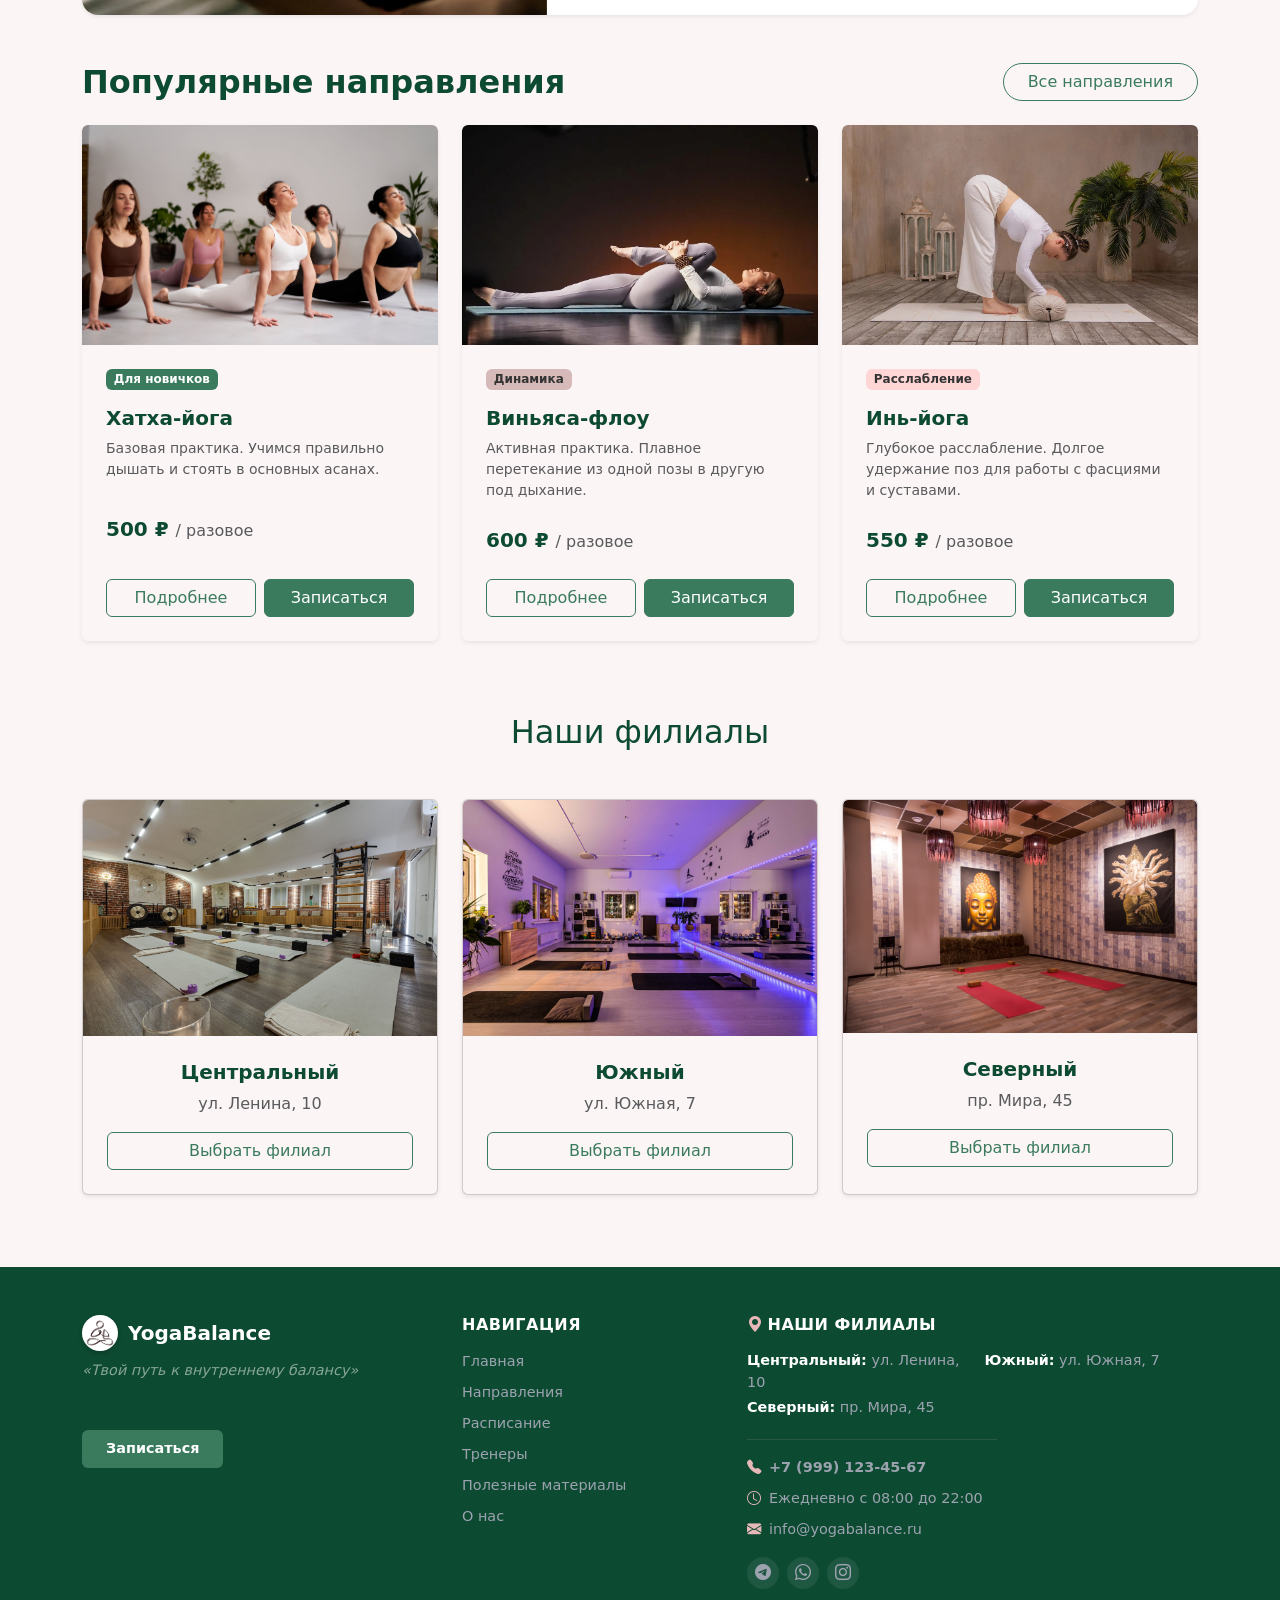
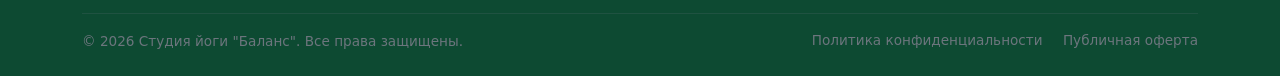
==== commit bf173954: "feat: added schedule, materials, chat widget, quiz, and custom toasts" ====
--- a/index.html
+++ b/index.html
@@ -23,7 +23,9 @@
                 <ul class="navbar-nav mx-auto mb-2 mb-lg-0">
                     <li class="nav-item"><a class="nav-link nav-link-custom active" href="index.html">Главная</a></li>
                     <li class="nav-item"><a class="nav-link nav-link-custom" href="catalog.html">Направления</a></li>
+                    <li class="nav-item"><a class="nav-link nav-link-custom" href="schedule.html">Расписание</a></li>
                     <li class="nav-item"><a class="nav-link nav-link-custom" href="trainers.html">Тренеры</a></li>
+                    <li class="nav-item"><a class="nav-link nav-link-custom" href="materials.html">Полезные материалы</a></li>
                     <li class="nav-item"><a class="nav-link nav-link-custom" href="about.html">О нас</a></li>
                 </ul>
                 <div class="d-flex flex-column flex-lg-row align-items-center gap-3 mt-3 mt-lg-0">
@@ -95,6 +97,95 @@
             </div>
         </section>
 
+        <!-- ЧЕК-ЛИСТ ДЛЯ НОВИЧКОВ (КОМПАКТНЫЙ) -->
+        <section class="container my-5">
+            <div class="card border-0 shadow-sm rounded-4 overflow-hidden">
+                <div class="row g-0 align-items-stretch">
+                    
+                    <!-- Левая часть: Карусель (Картинка) -->
+                    <div class="col-12 col-lg-5 position-relative" style="min-height: 450px;">
+                        <div id="newbieCarousel" class="carousel slide carousel-fade h-100 position-absolute w-100" data-bs-ride="carousel">
+                            <div class="carousel-indicators">
+                                <button type="button" data-bs-target="#newbieCarousel" data-bs-slide-to="0" class="active"></button>
+                                <button type="button" data-bs-target="#newbieCarousel" data-bs-slide-to="1"></button>
+                                <button type="button" data-bs-target="#newbieCarousel" data-bs-slide-to="2"></button>
+                            </div>
+                            <div class="carousel-inner h-100">
+                                <div class="carousel-item active h-100">
+                                    <img src="images/first-time-1.jpg" onerror="this.src='https://placehold.co/800x1000/e0eafc/333333?text=Фото+1'" class="d-block w-100 h-100" style="object-fit: cover;" alt="Йога">
+                                </div>
+                                <div class="carousel-item h-100">
+                                    <img src="images/first-time-2.jpg" onerror="this.src='https://placehold.co/800x1000/ffd6d6/333333?text=Фото+2'" class="d-block w-100 h-100" style="object-fit: cover;" alt="Йога">
+                                </div>
+                                <div class="carousel-item h-100">
+                                    <img src="images/first-time-3.jpg" onerror="this.src='https://placehold.co/800x1000/d4edda/333333?text=Фото+3'" class="d-block w-100 h-100" style="object-fit: cover;" alt="Йога">
+                                </div>
+                            </div>
+                            <button class="carousel-control-prev" type="button" data-bs-target="#newbieCarousel" data-bs-slide="prev">
+                                <span class="carousel-control-prev-icon bg-dark rounded-circle p-2" style="background-size: 50%;" aria-hidden="true"></span>
+                            </button>
+                            <button class="carousel-control-next" type="button" data-bs-target="#newbieCarousel" data-bs-slide="next">
+                                <span class="carousel-control-next-icon bg-dark rounded-circle p-2" style="background-size: 50%;" aria-hidden="true"></span>
+                            </button>
+                        </div>
+                    </div>
+
+                    <!-- Правая часть: Текст и Квиз -->
+                    <div class="col-12 col-lg-7 p-4 bg-white d-flex flex-column justify-content-center">
+                        <span class="badge mb-2 align-self-start px-3 py-1" style="background-color: #e6b8b8; color: #0d4a32;">Для новичков</span>
+                        <h3 class="fw-bold mb-2 text-dark">Первый раз в студии?</h3>
+                        <p class="text-muted small mb-3">Не переживайте! Вот небольшой чек-лист для вашего комфорта.</p>
+                        
+                        <ul class="list-unstyled mb-3">
+                            <li class="mb-2 d-flex align-items-center">
+                                <div class="checklist-icon me-2"><i class="bi bi-clock-history"></i></div>
+                                <span class="fw-bold text-dark small">Приходите за 15 минут</span>
+                            </li>
+                            <li class="mb-2 d-flex align-items-center">
+                                <div class="checklist-icon me-2"><i class="bi bi-bag-check"></i></div>
+                                <span class="fw-bold text-dark small">Удобная спортивная одежда</span>
+                            </li>
+                            <li class="mb-0 d-flex align-items-center">
+                                <div class="checklist-icon me-2"><i class="bi bi-apple"></i></div>
+                                <span class="fw-bold text-dark small">Не есть за 1.5 часа до практики</span>
+                            </li>
+                        </ul>
+
+                        <div class="quiz-box p-3 rounded-3 mt-2" style="background-color: #f8f9fa; border: 1px solid #e9ecef;">
+                            <div class="d-flex align-items-center mb-1">
+                                <i class="bi bi-magic text-success me-2"></i>
+                                <h6 class="fw-bold text-dark mb-0" style="font-size: 0.95rem;">Не знаете, с чего начать?</h6>
+                            </div>
+                            <p class="text-muted mb-2" style="font-size: 0.8rem;">Ответьте на 1 вопрос, и мы подскажем направление.</p>
+                            
+                            <div class="d-flex flex-column gap-1 mb-2" id="quiz-options">
+                                <label class="quiz-option px-2 py-1 rounded-1 bg-white border d-flex align-items-center cursor-pointer">
+                                    <input type="radio" name="quizGoal" value="relax" class="form-check-input me-2 mt-0" style="width: 14px; height: 14px;">
+                                    <span style="font-size: 0.85rem;">Расслабиться и снять стресс</span>
+                                </label>
+                                <label class="quiz-option px-2 py-1 rounded-1 bg-white border d-flex align-items-center cursor-pointer">
+                                    <input type="radio" name="quizGoal" value="stretch" class="form-check-input me-2 mt-0" style="width: 14px; height: 14px;">
+                                    <span style="font-size: 0.85rem;">Мягко растянуться и поправить осанку</span>
+                                </label>
+                                <label class="quiz-option px-2 py-1 rounded-1 bg-white border d-flex align-items-center cursor-pointer">
+                                    <input type="radio" name="quizGoal" value="active" class="form-check-input me-2 mt-0" style="width: 14px; height: 14px;">
+                                    <span style="font-size: 0.85rem;">Активная нагрузка и динамика</span>
+                                </label>
+                            </div>
+                            
+                            <button class="btn btn-primary btn-sm rounded-pill fw-bold w-100 py-1" onclick="showQuizResult()" style="font-size: 0.9rem;">Узнать результат</button>
+
+                            <div id="quiz-result" class="mt-2 p-2 rounded-1 text-center" style="display: none; background-color: #d4edda; color: #0d4a32;">
+                                <span class="fw-bold d-block" style="font-size: 0.9rem;" id="result-title">Вам подойдет...</span>
+                                <span class="d-block mb-1" style="font-size: 0.8rem;" id="result-desc">...</span>
+                                <a href="#" id="result-link" class="btn btn-sm btn-success rounded-pill px-3 py-0" style="font-size: 0.8rem;">Перейти к направлению</a>
+                            </div>
+                        </div>
+                    </div>
+                </div>
+            </div>
+        </section>
+
         <section class="container my-5 pb-4">
             <div class="d-flex justify-content-between align-items-center mb-4">
                 <h2 class="mb-0 text-dark fw-bold">Популярные направления</h2>
@@ -149,7 +240,6 @@
             </div>
         </section>
 
-        <!-- ... ОСТАЛЬНЫЕ СЕКЦИИ БЕЗ ИЗМЕНЕНИЙ ... -->
         <section class="container my-5 pb-4">
             <h2 class="text-center mb-5 text-dark">Наши филиалы</h2>
             <div class="row g-4">
@@ -187,12 +277,9 @@
         </section>
     </main>
 
-    <!-- ОБНОВЛЕННЫЙ КОМПАКТНЫЙ ФУТЕР -->
     <footer class="pt-5 pb-4 mt-auto">
         <div class="container">
             <div class="row g-4 mb-4">
-                
-                <!-- 1. Логотип, слоган и кнопка -->
                 <div class="col-12 col-lg-4">
                     <a href="index.html" class="d-flex align-items-center text-decoration-none mb-2">
                         <div class="logo-wrapper" style="width: 36px; height: 36px; margin-right: 10px;">
@@ -203,37 +290,31 @@
                     <p class="fst-italic text-white-50 mb-5">«Твой путь к внутреннему балансу»</p>
                     <a href="order.html" class="btn btn-footer-order">Записаться</a>
                 </div>
-
-                <!-- 2. Навигация -->
                 <div class="col-12 col-md-6 col-lg-3">
                     <h6 class="fw-bold mb-3 text-white text-uppercase">Навигация</h6>
                     <ul class="list-unstyled mb-0">
                         <li class="mb-2"><a href="index.html">Главная</a></li>
                         <li class="mb-2"><a href="catalog.html">Направления</a></li>
+                        <li class="mb-2"><a href="schedule.html">Расписание</a></li>
                         <li class="mb-2"><a href="trainers.html">Тренеры</a></li>
+                        <li class="mb-2"><a href="materials.html">Полезные материалы</a></li>
                         <li><a href="about.html">О нас</a></li>
                     </ul>
                 </div>
-
-                <!-- 3. Филиалы и контакты -->
                 <div class="col-12 col-md-6 col-lg-5">
                     <h6 class="fw-bold mb-3 text-white text-uppercase">
                         <i class="bi bi-geo-alt-fill me-1" style="color: #e6b8b8;"></i>Наши филиалы
                     </h6>
-                    
                     <div class="row mb-3">
                         <div class="col-sm-6 mb-1"><span class="text-white fw-bold">Центральный:</span> ул. Ленина, 10</div>
                         <div class="col-sm-6 mb-1"><span class="text-white fw-bold">Южный:</span> ул. Южная, 7</div>
                         <div class="col-sm-6 mb-1"><span class="text-white fw-bold">Северный:</span> пр. Мира, 45</div>
                     </div>
-                    
                     <hr class="border-secondary my-3" style="max-width: 250px; opacity: 0.3;">
-
                     <div class="mb-0">
                         <p class="mb-2"><i class="bi bi-telephone-fill me-2"></i><a href="tel:+79991234567" class="footer-contact-link fw-bold">+7 (999) 123-45-67</a></p>
                         <p class="mb-2"><i class="bi bi-clock me-2"></i>Ежедневно с 08:00 до 22:00</p>
                         <p class="mb-3"><i class="bi bi-envelope-fill me-2"></i><a href="mailto:info@yogabalance.ru" class="footer-contact-link">info@yogabalance.ru</a></p>
-                        
                         <div class="d-flex gap-2">
                             <a href="#" class="social-icon"><i class="bi bi-telegram"></i></a>
                             <a href="#" class="social-icon"><i class="bi bi-whatsapp"></i></a>
@@ -241,11 +322,8 @@
                         </div>
                     </div>
                 </div>
-
-            </div>
-            
+            </div>
             <hr class="border-secondary mb-3" style="opacity: 0.2;">
-            
             <div class="row align-items-center">
                 <div class="col-md-6 text-center text-md-start footer-copy">
                     &copy; 2026 Студия йоги "Баланс". Все права защищены.
@@ -258,8 +336,8 @@
         </div>
     </footer>
 
+    <!-- МОДАЛЬНОЕ ОКНО -->
     <div class="modal fade" id="orderModal" tabindex="-1" aria-labelledby="orderModalLabel" aria-hidden="true">
-        <!-- ... МОДАЛЬНОЕ ОКНО БЕЗ ИЗМЕНЕНИЙ ... -->
         <div class="modal-dialog modal-dialog-centered modal-lg">
             <div class="modal-content">
                 <form id="quickOrderForm">
@@ -315,17 +393,108 @@
         <img src="images/yoga-up.png" alt="Наверх">
     </button>
 
+    <!-- ВИДЖЕТ КОНСУЛЬТАНТА -->
+    <div class="consultant-widget">
+        <div class="consultant-popup" id="consultantPopup">
+            <button type="button" class="btn-close consultant-close" aria-label="Закрыть" onclick="toggleConsultant()"></button>
+            <div class="d-flex align-items-center mb-3">
+                <div class="consultant-avatar me-3"><i class="bi bi-person-badge"></i></div>
+                <div>
+                    <h6 class="fw-bold mb-0 text-dark">Анна, менеджер</h6>
+                    <small class="text-success"><i class="bi bi-circle-fill" style="font-size: 0.5rem; vertical-align: middle;"></i> Онлайн</small>
+                </div>
+            </div>
+            <p class="text-muted small mb-3">Здравствуйте! Помочь вам выбрать направление или ответить на вопросы?</p>
+            <div class="d-grid gap-2">
+                <a href="https://wa.me/79991234567" target="_blank" class="btn btn-success btn-sm rounded-pill text-start"><i class="bi bi-whatsapp me-2"></i> Написать в WhatsApp</a>
+                <a href="https://t.me/yogabalance" target="_blank" class="btn btn-primary btn-sm rounded-pill text-start" style="background-color: #0088cc; border-color: #0088cc;"><i class="bi bi-telegram me-2"></i> Написать в Telegram</a>
+                <a href="tel:+79991234567" class="btn btn-outline-secondary btn-sm rounded-pill text-start"><i class="bi bi-telephone me-2"></i> Позвонить</a>
+            </div>
+        </div>
+        <button class="consultant-btn shadow" onclick="toggleConsultant()" aria-label="Связаться с консультантом">
+            <i class="bi bi-chat-dots-fill"></i>
+            <span class="consultant-badge">1</span>
+        </button>
+    </div>
+
+    <!-- КОНТЕЙНЕР ДЛЯ ВСПЛЫВАЮЩИХ УВЕДОМЛЕНИЙ (ТОСТОВ) -->
+    <div class="toast-container position-fixed top-0 end-0 p-3" style="z-index: 1090;">
+        <div id="successToast" class="toast align-items-center border-0 shadow-lg" role="alert" aria-live="assertive" aria-atomic="true" style="background-color: #ffffff; border-radius: 12px;">
+            <div class="d-flex p-2">
+                <div class="toast-body d-flex align-items-center">
+                    <div class="bg-success bg-opacity-25 rounded-circle d-flex align-items-center justify-content-center me-3" style="width: 40px; height: 40px;">
+                        <i class="bi bi-check-lg text-success fs-5"></i>
+                    </div>
+                    <div>
+                        <h6 class="fw-bold mb-0 text-dark" id="toastTitle">Успешно!</h6>
+                        <span class="text-muted small" id="toastMessage">Ваша заявка принята.</span>
+                    </div>
+                </div>
+                <button type="button" class="btn-close me-2 m-auto" data-bs-dismiss="toast" aria-label="Закрыть"></button>
+            </div>
+        </div>
+    </div>
+
     <script src="https://cdn.jsdelivr.net/npm/bootstrap@5.3.3/dist/js/bootstrap.bundle.min.js"></script>
     <script>
+        function toggleConsultant() {
+            const popup = document.getElementById('consultantPopup');
+            const badge = document.querySelector('.consultant-badge');
+            if (popup.classList.contains('show-popup')) {
+                popup.classList.remove('show-popup');
+            } else {
+                popup.classList.add('show-popup');
+                if (badge) badge.style.display = 'none'; 
+            }
+        }
+
+        function showQuizResult() {
+            const selected = document.querySelector('input[name="quizGoal"]:checked');
+            if (!selected) {
+                alert('Пожалуйста, выберите один из вариантов!');
+                return;
+            }
+            const goal = selected.value;
+            const resultBox = document.getElementById('quiz-result');
+            const title = document.getElementById('result-title');
+            const desc = document.getElementById('result-desc');
+            const link = document.getElementById('result-link');
+
+            if (goal === 'relax') {
+                title.textContent = 'Идеально: Инь-йога';
+                desc.textContent = 'Медленная практика с долгим удержанием поз. Поможет снять напряжение.';
+                link.href = 'product.html?direction=yin';
+            } else if (goal === 'stretch') {
+                title.textContent = 'Идеально: Хатха-йога';
+                desc.textContent = 'Классическая практика. Уделяем время правильной технике.';
+                link.href = 'product.html?direction=hatha';
+            } else if (goal === 'active') {
+                title.textContent = 'Идеально: Виньяса-флоу';
+                desc.textContent = 'Активная динамичная практика. Вы почувствуете связь дыхания.';
+                link.href = 'product.html?direction=vinyasa';
+            }
+            resultBox.style.display = 'block';
+            resultBox.scrollIntoView({ behavior: 'smooth', block: 'nearest' });
+        }
+
+        function showCustomToast(title, message) {
+            document.getElementById('toastTitle').textContent = title;
+            document.getElementById('toastMessage').textContent = message;
+            const toastElement = document.getElementById('successToast');
+            const toast = new bootstrap.Toast(toastElement, { delay: 5000 });
+            toast.show();
+        }
+
         const phoneInput = document.getElementById('modalPhone');
         if (phoneInput) {
             phoneInput.addEventListener('input', function () {
                 this.value = this.value.replace(/[^0-9+\-\(\)\s]/g, '');
             });
         }
+        
         document.getElementById('quickOrderForm').addEventListener('submit', function(event) {
             event.preventDefault(); 
-            alert('Спасибо! Ваша заявка принята.');
+            showCustomToast('Заявка принята!', 'Мы свяжемся с вами в ближайшее время.');
             this.reset(); 
             const modal = bootstrap.Modal.getInstance(document.getElementById('orderModal'));
             modal.hide();
--- a/css/custom.css
+++ b/css/custom.css
@@ -25,7 +25,7 @@
 }
 
 /* =========================================
-   КНОПКИ И ГЛОБАЛЬНЫЕ СТИЛИ (Убираем синий цвет)
+   КНОПКИ И ГЛОБАЛЬНЫЕ СТИЛИ
    ========================================= */
 .btn-primary {
     --bs-btn-bg: var(--bs-primary);
@@ -44,7 +44,6 @@
     --bs-btn-active-border-color: var(--bs-primary);
 }
 
-/* Убираем синюю обводку при клике на кнопки и поля */
 .btn:focus, .btn:active:focus, .btn-check:focus + .btn, 
 .form-control:focus, .form-select:focus, .form-check-input:focus,
 .navbar-toggler:focus {
@@ -113,12 +112,11 @@
     color: #e6b8b8 !important;
 }
 
-/* Телефон и время в шапке */
 .nav-phone {
     color: #ffffff !important;
     font-weight: 500;
     text-decoration: none;
-    font-size: 1rem; /* Как у пунктов меню */
+    font-size: 1rem;
     line-height: 1.2;
     margin-bottom: 2px;
     white-space: nowrap;
@@ -134,7 +132,6 @@
     line-height: 1.2;
 }
 
-/* Кнопка "Записаться" в шапке */
 .btn-nav-order {
     background-color: #3a7b5e;
     color: white !important;
@@ -272,44 +269,25 @@
 }
 
 /* =========================================
-   ИДЕАЛЬНЫЙ ФУТЕР (Единые размеры)
+   ИДЕАЛЬНЫЙ ФУТЕР
    ========================================= */
 footer {
     background-color: #0d4a32 !important;
-    font-size: 0.9rem; /* Базовый размер текста 14.4px */
+    font-size: 0.9rem;
     color: #9ca3af;
 }
-
-/* Логотип */
-footer h5 {
-    font-size: 1.25rem; /* 20px */
-}
-
-/* Заголовки колонок (Навигация, Филиалы) */
-footer h6 {
-    font-size: 1rem; /* 16px */
-    letter-spacing: 0.5px;
-    margin-bottom: 1rem;
-}
-
-/* Ссылки, текст, адреса */
+footer h5 { font-size: 1.25rem; }
+footer h6 { font-size: 1rem; letter-spacing: 0.5px; margin-bottom: 1rem; }
+
 footer a, footer p, footer li {
     color: #9ca3af !important;
     text-decoration: none;
     line-height: 1.6;
     transition: color 0.2s ease;
 }
-
-footer a:hover {
-    color: #e6b8b8 !important;
-}
-
-/* Иконки контактов */
-footer p i {
-    color: #e6b8b8 !important;
-}
-
-/* Кнопка "Записаться" */
+footer a:hover { color: #e6b8b8 !important; }
+footer p i { color: #e6b8b8 !important; }
+
 .btn-footer-order {
     background-color: #3a7b5e;
     color: white !important;
@@ -322,13 +300,11 @@
     text-decoration: none;
     display: inline-block;
 }
-
 .btn-footer-order:hover {
     background-color: #2b5c46;
     color: white !important;
 }
 
-/* Иконки соцсетей */
 .social-icon {
     display: inline-flex;
     align-items: center;
@@ -341,30 +317,18 @@
     color: #9ca3af !important;
     transition: all 0.3s ease;
 }
-
 .social-icon:hover {
     background-color: #e6b8b8 !important;
     color: #0d4a32 !important;
     transform: translateY(-2px);
 }
 
-/* Стили для нижней строки (копирайт) */
-.footer-copy {
-    font-size: 0.85rem; /* Чуть меньше основного текста */
-    color: #6c757d !important;
-}
-
-.footer-copy a {
-    font-size: 0.85rem;
-    color: #6c757d !important;
-}
-
-.footer-copy a:hover {
-    color: #e6b8b8 !important;
-}
-
-/* =========================================
-   КНОПКА "НАВЕРХ"
+.footer-copy { font-size: 0.85rem; color: #6c757d !important; }
+.footer-copy a { font-size: 0.85rem; color: #6c757d !important; }
+.footer-copy a:hover { color: #e6b8b8 !important; }
+
+/* =========================================
+   КНОПКА "НАВЕРХ" И ЧАТ-ВИДЖЕТ
    ========================================= */
 #scrollTopBtn {
     position: fixed;
@@ -394,10 +358,144 @@
     transition: transform 0.3s ease;
 }
 
+/* Виджет консультанта */
+.consultant-widget {
+    position: fixed;
+    bottom: 30px;
+    left: 30px;
+    z-index: 1060;
+    display: flex;
+    flex-direction: column;
+    align-items: flex-start;
+}
+.consultant-btn {
+    width: 60px;
+    height: 60px;
+    border-radius: 50%;
+    background-color: #3a7b5e;
+    color: white;
+    border: none;
+    font-size: 1.8rem;
+    display: flex;
+    align-items: center;
+    justify-content: center;
+    cursor: pointer;
+    position: relative;
+    transition: all 0.3s ease;
+}
+.consultant-btn:hover {
+    background-color: #0d4a32;
+    transform: scale(1.05);
+}
+.consultant-badge {
+    position: absolute;
+    top: 0;
+    right: 0;
+    background-color: #dc3545;
+    color: white;
+    font-size: 0.75rem;
+    font-weight: bold;
+    width: 20px;
+    height: 20px;
+    border-radius: 50%;
+    display: flex;
+    align-items: center;
+    justify-content: center;
+    border: 2px solid #fcf5f5;
+}
+.consultant-popup {
+    background-color: #ffffff;
+    width: 300px;
+    padding: 20px;
+    border-radius: 15px;
+    box-shadow: 0 10px 30px rgba(0,0,0,0.15);
+    margin-bottom: 15px;
+    position: relative;
+    display: none;
+    border: 1px solid rgba(58, 123, 94, 0.1);
+}
+.consultant-popup.show-popup {
+    display: block;
+    animation: slideUp 0.3s ease forwards;
+}
+@keyframes slideUp {
+    from { opacity: 0; transform: translateY(20px); }
+    to { opacity: 1; transform: translateY(0); }
+}
+.consultant-close {
+    position: absolute;
+    top: 15px;
+    right: 15px;
+    font-size: 0.7rem;
+}
+.consultant-avatar {
+    width: 45px;
+    height: 45px;
+    background-color: #fdf2f2;
+    color: #3a7b5e;
+    border-radius: 50%;
+    display: flex;
+    align-items: center;
+    justify-content: center;
+    font-size: 1.5rem;
+}
+
+/* =========================================
+   ВСПЛЫВАЮЩИЕ УВЕДОМЛЕНИЯ (ТОСТЫ)
+   ========================================= */
+.toast-container {
+    margin-top: 80px;
+}
+.toast {
+    min-width: 300px;
+    border-left: 5px solid #3a7b5e !important;
+    backdrop-filter: blur(10px);
+}
+.toast-body {
+    padding: 5px;
+}
+
 /* Адаптив */
 @media (max-width: 991px) {
     .hero-img-custom {
         border-radius: 2rem;
         max-height: 400px;
     }
+}
+@media (max-width: 576px) {
+    .consultant-widget { bottom: 20px; left: 20px; }
+    .consultant-popup { width: 260px; }
+    .consultant-btn { width: 50px; height: 50px; font-size: 1.5rem; }
+}
+/* =========================================
+   СТИЛИ ДЛЯ ВКЛАДОК ДНЕЙ НЕДЕЛИ (НАВ-ПИЛЛС)
+   ========================================= */
+
+/* Цвет текста для неактивных вкладок */
+.nav-pills .nav-link {
+    color: var(--bs-primary) !important; /* Делаем текст зеленым */
+    font-weight: 600;
+    border-radius: 50px;
+    padding: 8px 24px;
+    margin: 0 4px;
+    transition: all 0.2s ease;
+}
+
+/* Фон для активной вкладки */
+.nav-pills .nav-link.active {
+    background-color: var(--bs-primary) !important; /* Фон фирменный зеленый */
+    color: white !important; /* Текст белый */
+    box-shadow: 0 4px 10px rgba(58, 123, 94, 0.3);
+}
+
+/* Красивый эффект при наведении на неактивные вкладки */
+.nav-pills .nav-link:hover {
+    background-color: #fdf2f2; /* Нежно-розовый фон */
+    color: var(--bs-dark) !important; /* Темно-зеленый текст */
+}
+
+/* Убираем стандартную синюю обводку при клике */
+.nav-pills .nav-link:focus {
+    outline: none;
+    box-shadow: none;
 }
